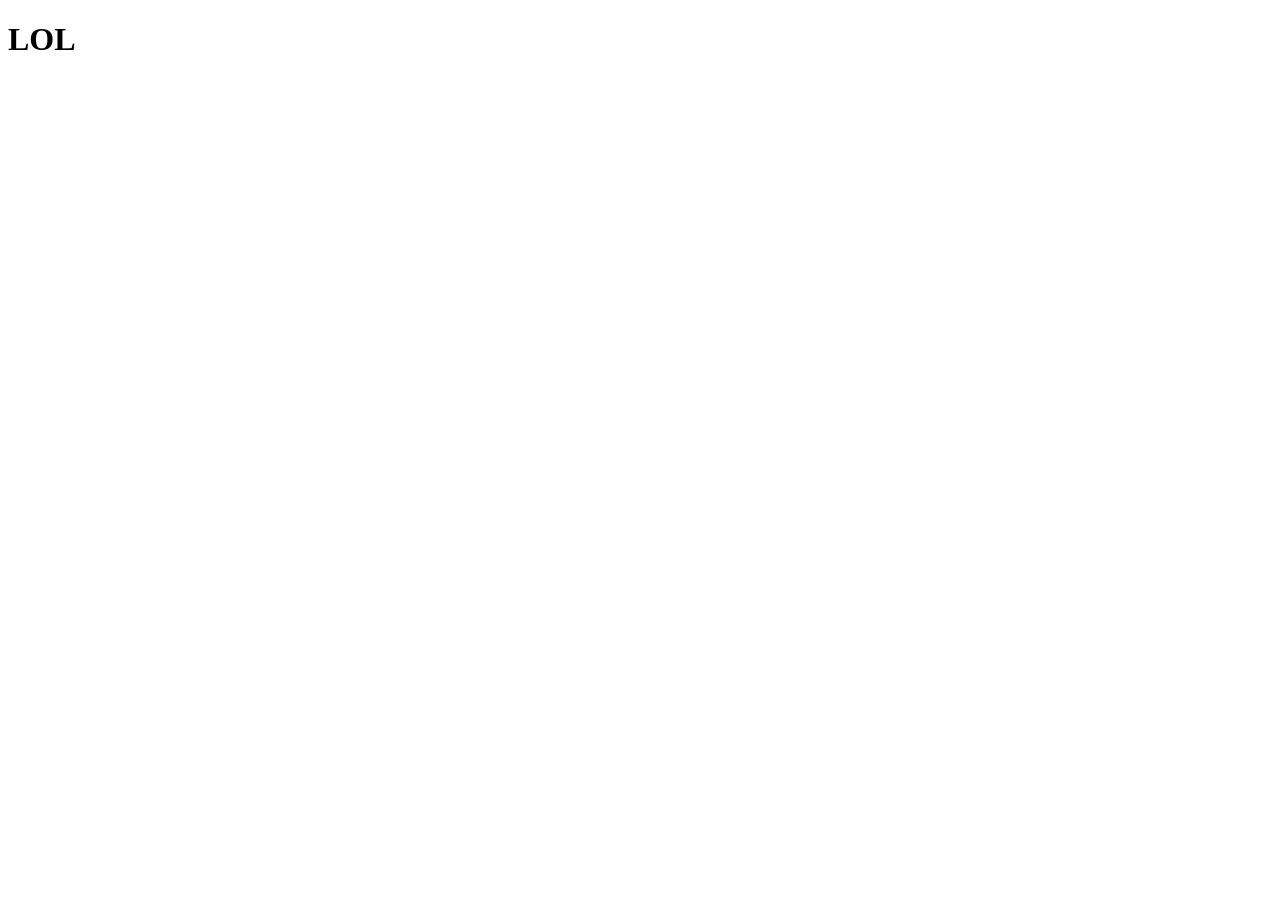
==== index.html @ 15520fbf "Html init" ====
<!DOCTYPE html>
<html lang="en">
<head>
    <meta charset="UTF-8">
    <meta name="viewport" content="width=device-width, initial-scale=1.0">
    <title>Test HTML</title>
</head>
<body>
    <div class="test">
        <h1>LOL</h1>
    </div>
</body>
</html>
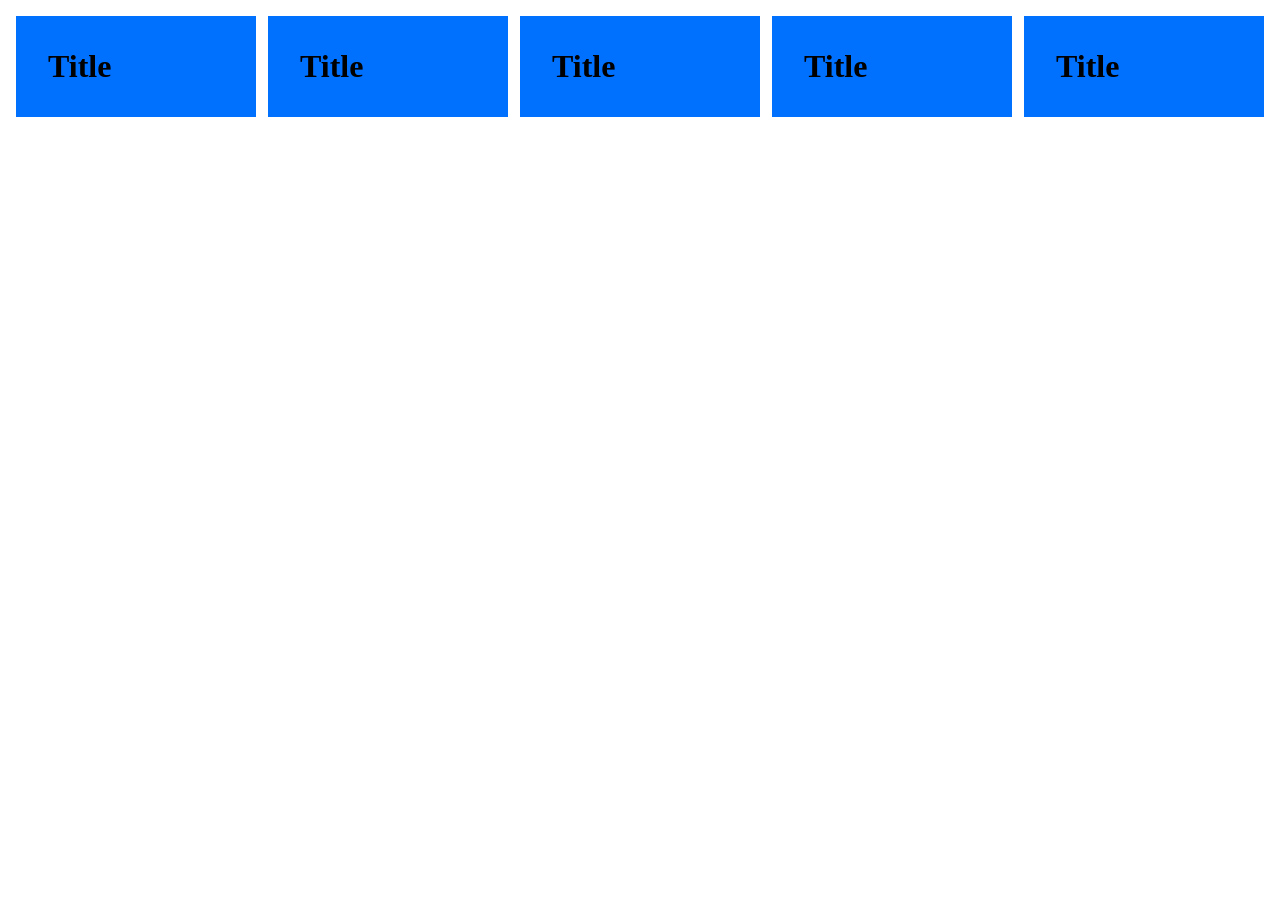
==== commit 49d801c7: "Card Implemented" ====
--- a/index.html
+++ b/index.html
@@ -3,11 +3,42 @@
 <head>
     <meta charset="UTF-8">
     <meta name="viewport" content="width=device-width, initial-scale=1.0">
-    <title>Test HTML</title>
+    <title>Document</title>
+
+    <link rel="stylesheet" href="style.css">
 </head>
 <body>
-    <div class="test">
-        <h1>LOL</h1>
+    <div class="card-container">
+        <div class="card">
+            <h1 class="title">Title</h1>
+            <div class="content">
+                
+            </div>
+        </div>
+        <div class="card">
+            <h1 class="title">Title</h1>
+            <div class="content">
+                
+            </div>
+        </div>
+        <div class="card">
+            <h1 class="title">Title</h1>
+            <div class="content">
+                
+            </div>
+        </div>
+        <div class="card">
+            <h1 class="title">Title</h1>
+            <div class="content">
+                
+            </div>
+        </div>
+        <div class="card">
+            <h1 class="title">Title</h1>
+            <div class="content">
+                
+            </div>
+        </div>
     </div>
 </body>
 </html>
--- a/style.css
+++ b/style.css
@@ -0,0 +1,22 @@
+* {
+    margin: 0;
+    padding: 0;
+    box-sizing: border-box;
+}
+
+body {
+    padding: 1rem;
+}
+
+.card-container {
+    display: flex;
+    gap: 12px;
+
+    .card {
+        flex: 1;
+        justify-content: center;
+        align-items: center;
+        padding: 2rem;
+        background-color: #0070FF;
+    }
+}
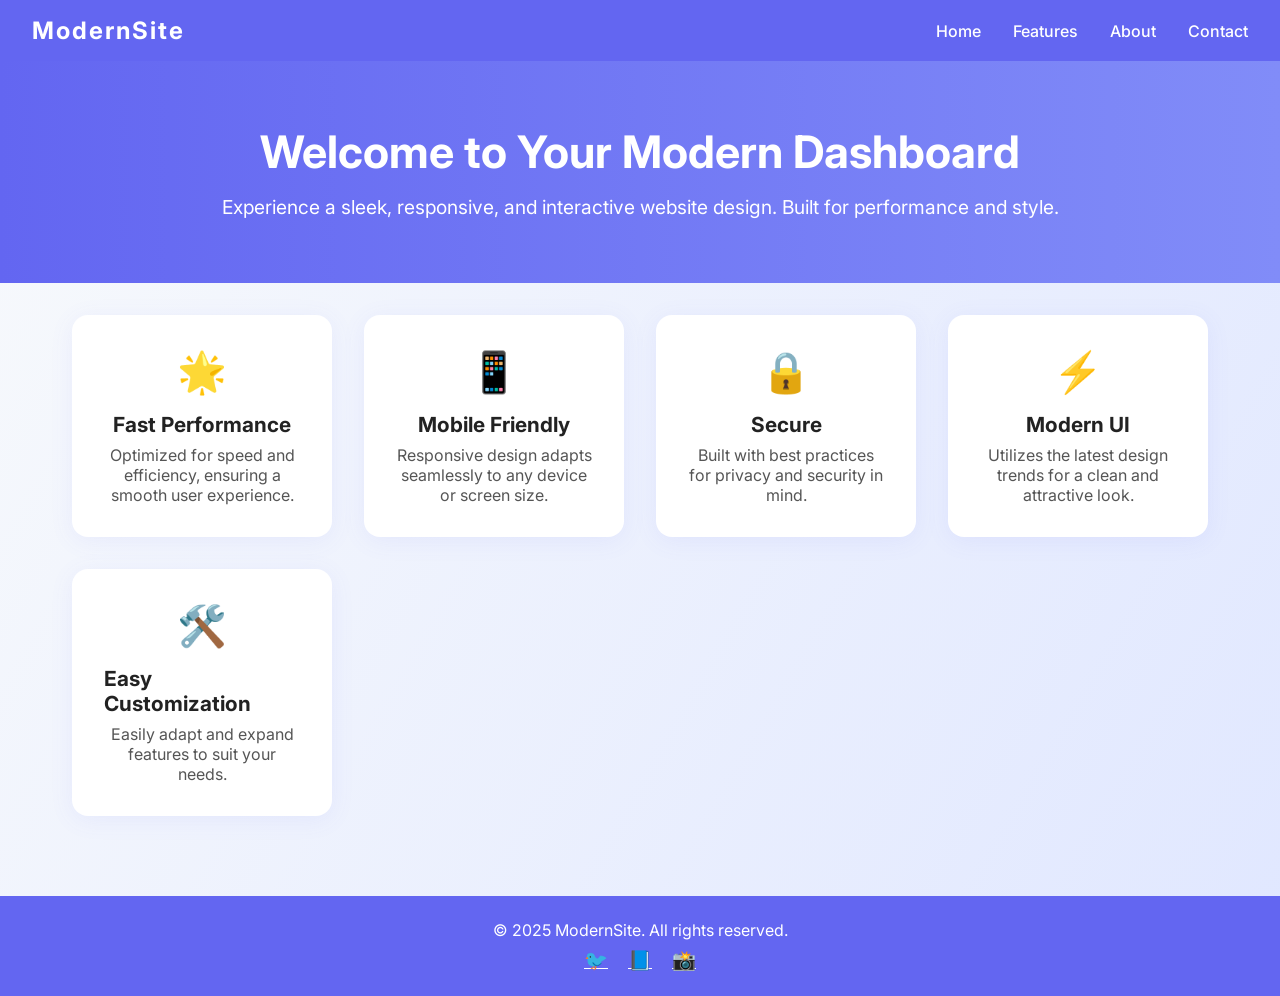
==== commit 848ed31f: "Modern Deisgn" ====
--- a/index.html
+++ b/index.html
@@ -1,44 +1,184 @@
+<!DOCTYPE html>
+
 <!DOCTYPE html>
 <html lang="en">
 <head>
     <meta charset="UTF-8">
     <meta name="viewport" content="width=device-width, initial-scale=1.0">
-    <title>Document</title>
-
-    <link rel="stylesheet" href="style.css">
+    <title>Modern Dashboard</title>
+    <style>
+        @import url('https://fonts.googleapis.com/css2?family=Inter:wght@400;700&display=swap');
+        * {
+            box-sizing: border-box;
+            margin: 0;
+            padding: 0;
+        }
+        body {
+            font-family: 'Inter', Arial, sans-serif;
+            background: linear-gradient(120deg, #f8fafc 0%, #e0e7ff 100%);
+            color: #222;
+        }
+        nav {
+            background: #6366f1;
+            color: #fff;
+            padding: 1rem 2rem;
+            display: flex;
+            justify-content: space-between;
+            align-items: center;
+            box-shadow: 0 2px 8px rgba(99,102,241,0.08);
+        }
+        nav .logo {
+            font-size: 1.5rem;
+            font-weight: 700;
+            letter-spacing: 2px;
+        }
+        nav ul {
+            list-style: none;
+            display: flex;
+            gap: 2rem;
+        }
+        nav ul li a {
+            color: #fff;
+            text-decoration: none;
+            font-weight: 500;
+            transition: color 0.2s;
+        }
+        nav ul li a:hover {
+            color: #c7d2fe;
+        }
+        .hero {
+            padding: 4rem 2rem 2rem 2rem;
+            text-align: center;
+            background: linear-gradient(90deg, #6366f1 0%, #818cf8 100%);
+            color: #fff;
+        }
+        .hero h1 {
+            font-size: 2.8rem;
+            font-weight: 700;
+            margin-bottom: 1rem;
+        }
+        .hero p {
+            font-size: 1.2rem;
+            margin-bottom: 2rem;
+        }
+        .card-container {
+            display: grid;
+            grid-template-columns: repeat(auto-fit, minmax(260px, 1fr));
+            gap: 2rem;
+            padding: 2rem;
+            max-width: 1200px;
+            margin: 0 auto;
+        }
+        .card {
+            background: #fff;
+            border-radius: 1rem;
+            box-shadow: 0 4px 24px rgba(99,102,241,0.08);
+            padding: 2rem;
+            transition: transform 0.2s, box-shadow 0.2s;
+            display: flex;
+            flex-direction: column;
+            align-items: center;
+        }
+        .card:hover {
+            transform: translateY(-8px) scale(1.03);
+            box-shadow: 0 8px 32px rgba(99,102,241,0.16);
+        }
+        .card .icon {
+            font-size: 2.5rem;
+            margin-bottom: 1rem;
+            color: #6366f1;
+        }
+        .card .title {
+            font-size: 1.3rem;
+            font-weight: 700;
+            margin-bottom: 0.5rem;
+        }
+        .card .content {
+            font-size: 1rem;
+            color: #555;
+            text-align: center;
+        }
+        footer {
+            background: #6366f1;
+            color: #fff;
+            text-align: center;
+            padding: 1.5rem 2rem;
+            margin-top: 3rem;
+        }
+        .social {
+            margin-top: 0.5rem;
+        }
+        .social a {
+            color: #fff;
+            margin: 0 0.5rem;
+            font-size: 1.2rem;
+            transition: color 0.2s;
+        }
+        .social a:hover {
+            color: #c7d2fe;
+        }
+        @media (max-width: 600px) {
+            .hero h1 {
+                font-size: 2rem;
+            }
+            .card-container {
+                padding: 1rem;
+                gap: 1rem;
+            }
+            .card {
+                padding: 1rem;
+            }
+        }
+    </style>
 </head>
 <body>
-    <div class="card-container">
+    <nav>
+        <div class="logo">ModernSite</div>
+        <ul>
+            <li><a href="#">Home</a></li>
+            <li><a href="#features">Features</a></li>
+            <li><a href="#about">About</a></li>
+            <li><a href="#contact">Contact</a></li>
+        </ul>
+    </nav>
+    <section class="hero">
+        <h1>Welcome to Your Modern Dashboard</h1>
+        <p>Experience a sleek, responsive, and interactive website design. Built for performance and style.</p>
+    </section>
+    <div class="card-container" id="features">
         <div class="card">
-            <h1 class="title">Title</h1>
-            <div class="content">
-                
-            </div>
+            <div class="icon">🌟</div>
+            <h2 class="title">Fast Performance</h2>
+            <div class="content">Optimized for speed and efficiency, ensuring a smooth user experience.</div>
         </div>
         <div class="card">
-            <h1 class="title">Title</h1>
-            <div class="content">
-                
-            </div>
+            <div class="icon">📱</div>
+            <h2 class="title">Mobile Friendly</h2>
+            <div class="content">Responsive design adapts seamlessly to any device or screen size.</div>
         </div>
         <div class="card">
-            <h1 class="title">Title</h1>
-            <div class="content">
-                
-            </div>
+            <div class="icon">🔒</div>
+            <h2 class="title">Secure</h2>
+            <div class="content">Built with best practices for privacy and security in mind.</div>
         </div>
         <div class="card">
-            <h1 class="title">Title</h1>
-            <div class="content">
-                
-            </div>
+            <div class="icon">⚡</div>
+            <h2 class="title">Modern UI</h2>
+            <div class="content">Utilizes the latest design trends for a clean and attractive look.</div>
         </div>
         <div class="card">
-            <h1 class="title">Title</h1>
-            <div class="content">
-                
-            </div>
+            <div class="icon">🛠️</div>
+            <h2 class="title">Easy Customization</h2>
+            <div class="content">Easily adapt and expand features to suit your needs.</div>
         </div>
     </div>
+    <footer>
+        <div>© 2025 ModernSite. All rights reserved.</div>
+        <div class="social">
+            <a href="#" title="Twitter">🐦</a>
+            <a href="#" title="Facebook">📘</a>
+            <a href="#" title="Instagram">📸</a>
+        </div>
+    </footer>
 </body>
 </html>
